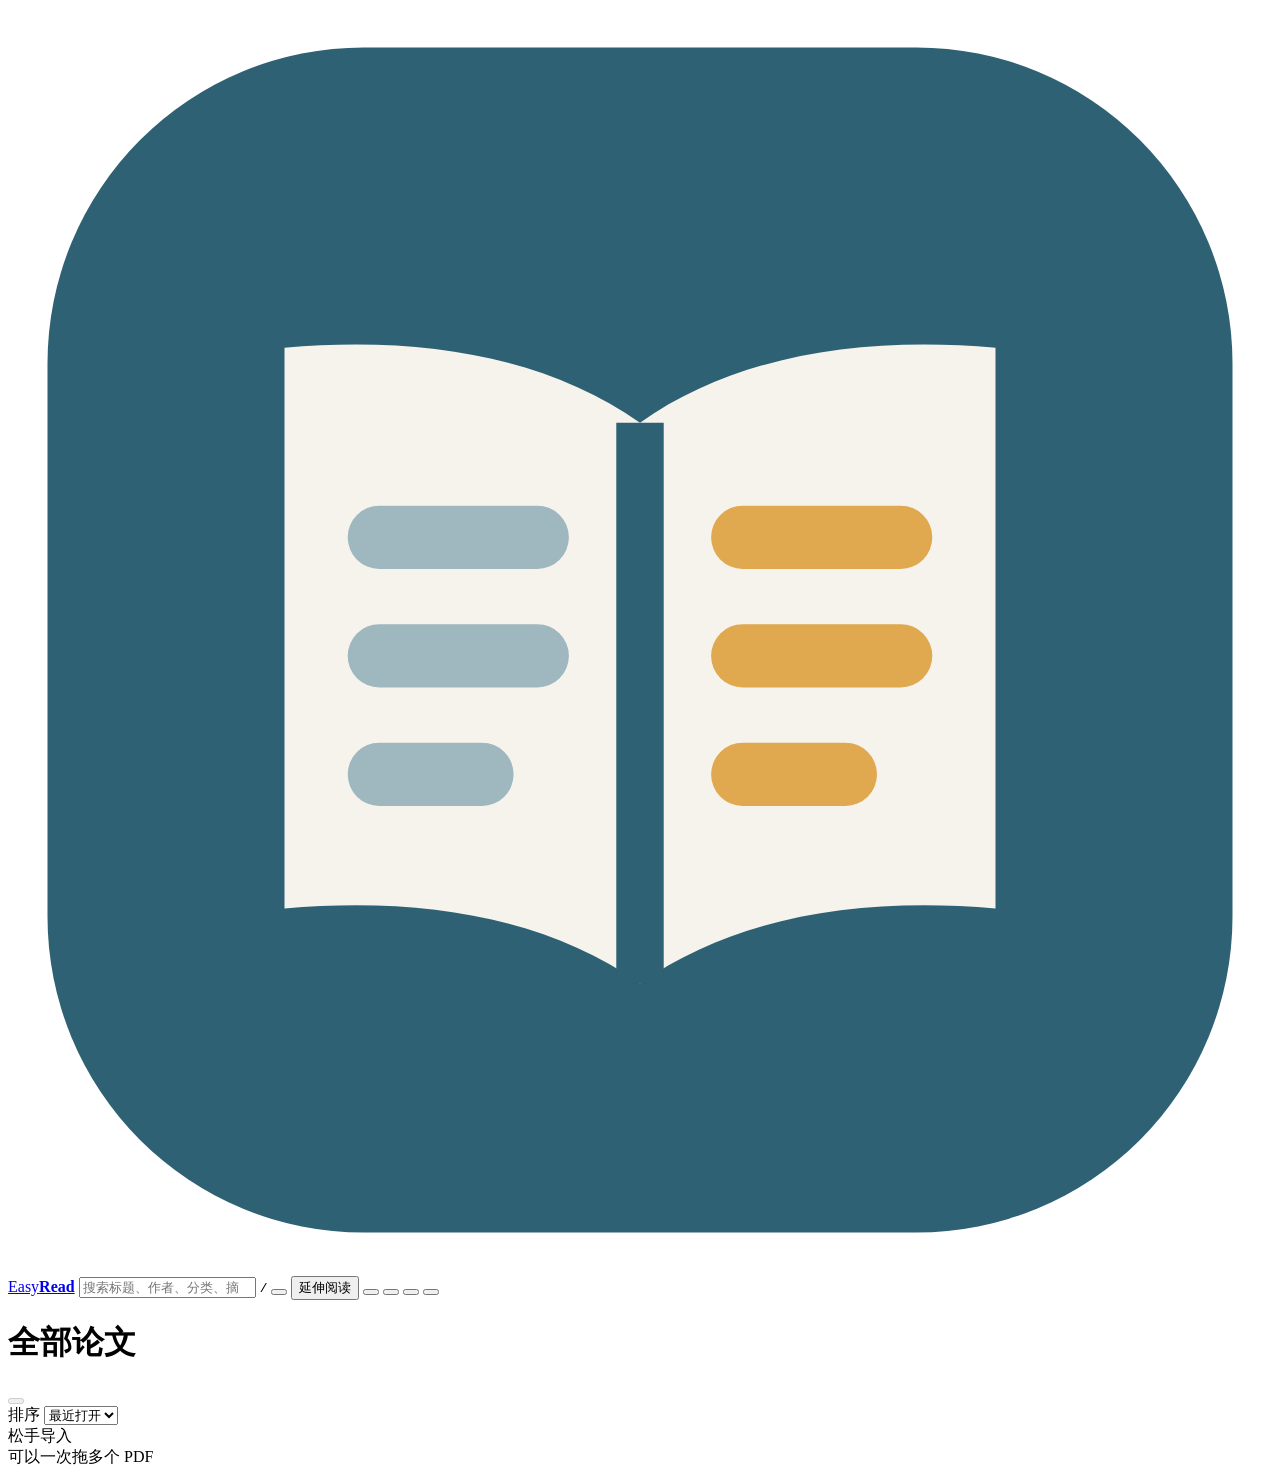
==== easyread/web/library.html @ f75d8df3 "feat: add related paper recommendations" ====
<!doctype html>
<html lang="zh-CN">
<head>
<meta charset="utf-8">
<meta name="viewport" content="width=device-width, initial-scale=1">
<title>EasyRead</title>
<link rel="icon" href="/web/favicon.svg">
<link rel="stylesheet" href="/web/css/base.css">
<link rel="stylesheet" href="/web/css/library.css">
<link rel="stylesheet" href="/web/css/cite-export.css">
<link rel="stylesheet" href="/web/css/batch.css">
<link rel="stylesheet" href="/web/css/settings.css">
<link rel="stylesheet" href="/web/css/page-cap.css">
<link rel="stylesheet" href="/web/css/settings-cloud.css">
<link rel="stylesheet" href="/web/css/usage.css">
<script>try{var p=JSON.parse((localStorage.getItem("easyread-prefs")||localStorage.getItem("coread-prefs"))||"{}");var d=p.theme==="dark"||(p.theme!=="light"&&matchMedia("(prefers-color-scheme: dark)").matches);document.documentElement.dataset.theme=d?"dark":"light"}catch(e){}</script>
</head>
<body>
<header class="topbar">
  <a class="brand" href="/"><svg class="mark" aria-hidden="true" viewBox="0 0 32 32"><rect x="1" y="1" width="30" height="30" rx="8" fill="#2d6173"/><path d="M16 10.5C13.6 8.8 10.4 8.3 7 8.6v14.2c3.4-.3 6.6.2 9 1.9 2.4-1.7 5.6-2.2 9-1.9V8.6c-3.4-.3-6.6.2-9 1.9z" fill="#f6f3ec"/><path d="M16 10.5v14.2" stroke="#2d6173" stroke-width="1.2"/><path d="M9.4 13.4h4M9.4 16.4h4M9.4 19.4h2.6" stroke="#9fb7bf" stroke-width="1.6" stroke-linecap="round"/><path d="M18.6 13.4h4M18.6 16.4h4M18.6 19.4h2.6" stroke="#e0a84f" stroke-width="1.6" stroke-linecap="round"/></svg><span>Easy<b>Read</b></span></a>
  <label class="search">
    <span class="si"></span>
    <input id="q" type="search" placeholder="搜索标题、作者、分类、摘要" autocomplete="off">
    <kbd>/</kbd>
  </label>
  <span class="grow"></span>
  <button class="engine-chip" id="engineChip"></button>
  <button class="btn line" id="recommendBtn" aria-haspopup="dialog" aria-controls="recommendDlg">延伸阅读</button>
  <button class="btn accent" id="importBtn"></button>
  <button class="btn icon lang-btn" id="langBtn"></button>
  <button class="btn icon help-btn" id="helpBtn"></button>
  <button class="btn icon" id="settingsBtn" title="设置"></button>
</header>

<div class="lib">
  <nav class="side" id="side"></nav>
  <main class="main">
    <div class="list-head">
      <h1 id="viewTitle">全部论文</h1>
      <span class="count" id="count"></span>
      <span class="grow"></span>
      <button class="btn sm line" id="pickBtn" disabled></button>
      <div class="batch-bar" id="batchBar"></div>
      <label class="sort">排序
        <select id="sort" class="input">
          <option value="opened">最近打开</option>
          <option value="added">最近添加</option>
          <option value="year">发表年份</option>
          <option value="title">标题</option>
        </select>
      </label>
    </div>
    <div id="list" class="list" role="listbox" tabindex="0"></div>
  </main>
  <aside class="detail" id="detail"></aside>
</div>

<div class="drop-overlay" id="dropOverlay"><div><div class="big">松手导入</div><div class="hint">可以一次拖多个 PDF</div></div></div>

<div class="dialog-backdrop" id="importDlg"><div class="dialog" role="dialog" aria-label="导入论文"></div></div>
<div class="dialog-backdrop" id="settingsDlg"><div class="dialog wide" role="dialog" aria-label="设置"></div></div>
<div class="dialog-backdrop" id="trashDlg"><div class="dialog wide" role="dialog" aria-label="回收站"></div></div>
<div class="dialog-backdrop" id="textDlg"><div class="dialog wide" role="dialog"></div></div>
<div class="dialog-backdrop" id="citeExportDlg"><div class="dialog wide" role="dialog" aria-modal="true" aria-labelledby="citeExportTitle"></div></div>
<div class="dialog-backdrop" id="recommendDlg"><div class="dialog wide recommendations" role="dialog" aria-modal="true" aria-labelledby="recommendTitle" tabindex="-1"></div></div>
<input type="file" id="fileInput" accept="application/pdf,.pdf" multiple hidden>
<div id="toast" role="status"></div>

<script src="/web/js/common/i18n.js"></script>
<script src="/web/js/common/util.js"></script>
<script src="/web/js/common/library-nav.js"></script>
<script src="/web/js/common/presence.js"></script>
<script src="/web/js/common/confirm.js"></script>
<script src="/web/js/common/features.js"></script>
<script src="/web/js/common/usage.js"></script>
<script src="/web/js/common/theme.js"></script>
<script src="/web/js/common/lang-toggle.js"></script>
<script src="/web/js/library/app.js"></script>
<script src="/web/js/library/recommendations.js"></script>
<script src="/web/js/common/cite.js"></script>
<script src="/web/js/common/cite-zotero.js"></script>
<script src="/web/js/common/page-cap.js"></script>
<script src="/web/js/library/cite-export.js"></script>
<script src="/web/js/library/batch.js"></script>
<script src="/web/js/library/sidebar.js"></script>
<script src="/web/js/library/detail.js"></script>
<script src="/web/js/library/import.js"></script>
<script src="/web/js/common/settings-models.js"></script>
<script src="/web/js/common/settings-api.js"></script>
<script src="/web/js/common/settings.js"></script>
<script src="/web/js/common/settings-tabs.js"></script>
<script src="/web/js/common/settings-chat.js"></script>
<script src="/web/js/library/settings-library.js"></script>
<script src="/web/js/library/migrate-dialog.js"></script>
<script src="/web/js/library/settings-cloud.js"></script>
<script src="/web/js/library/help.js"></script>
<script src="/web/js/library/update.js"></script>
<script src="/web/js/library/trash.js"></script>
</body>
</html>
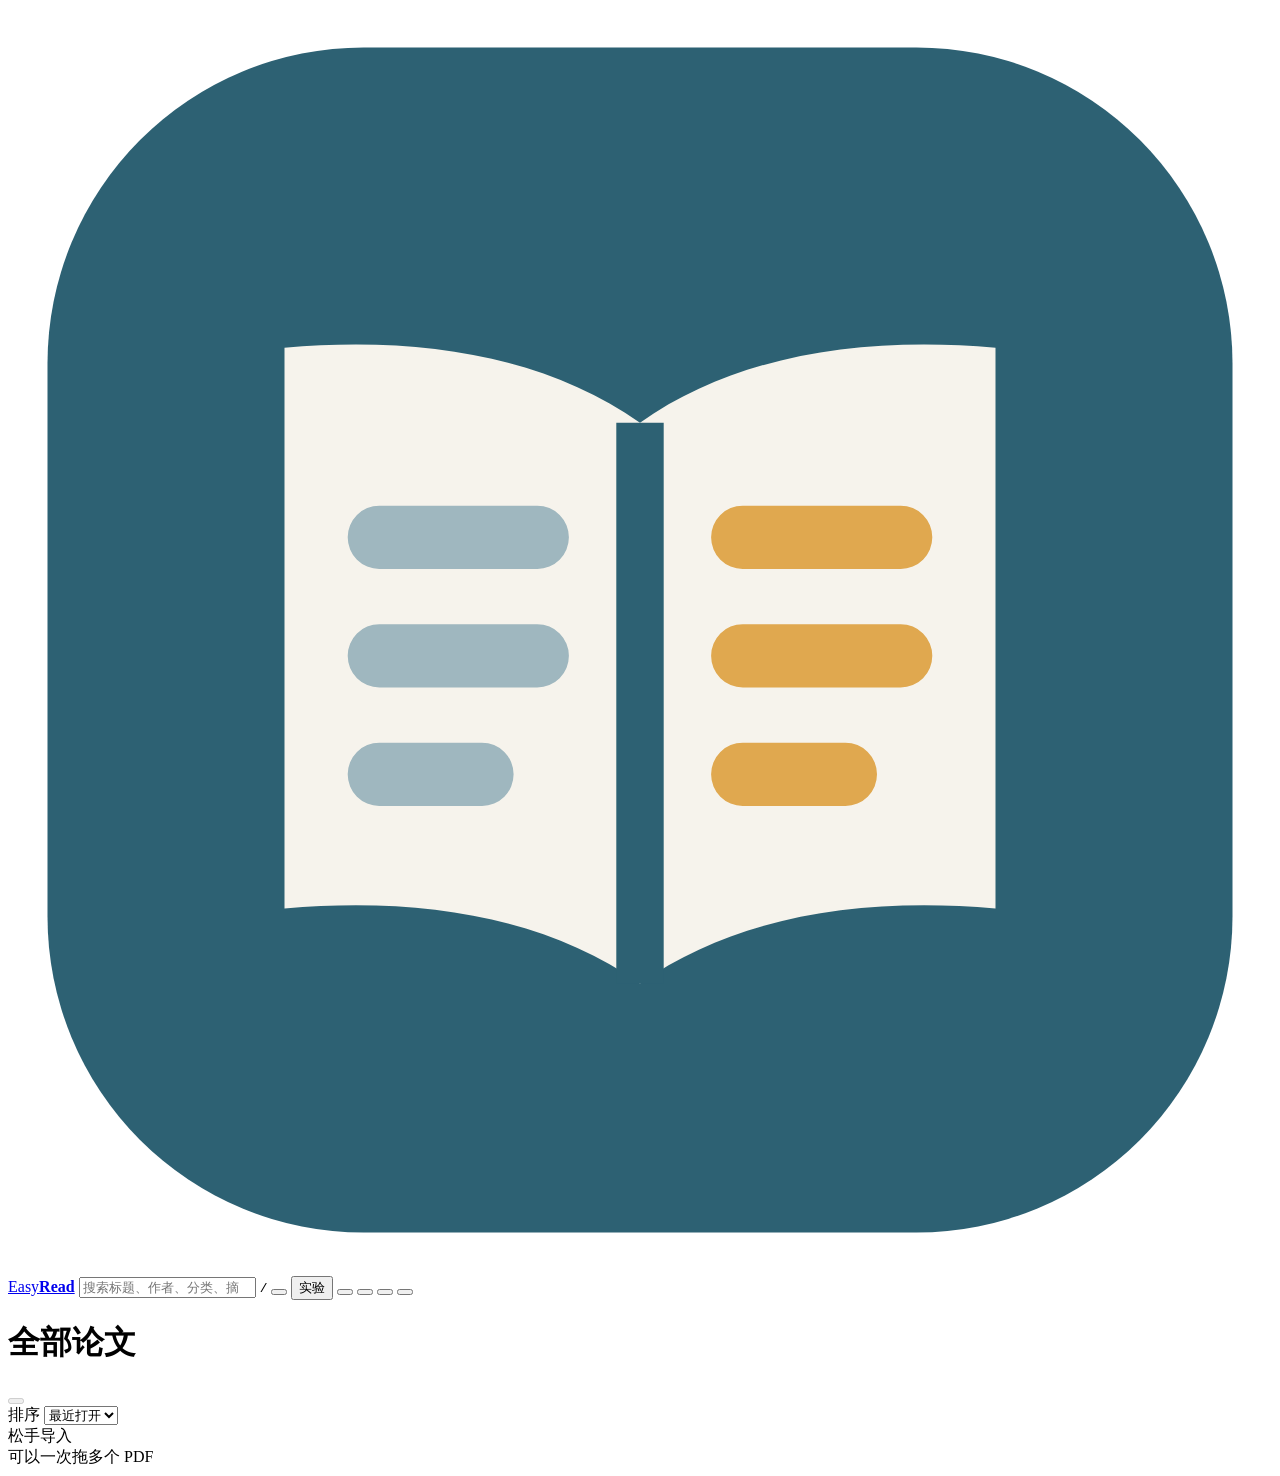
==== commit 3fb2594d: "feat: add Google Drive sync and lab runner" ====
--- a/easyread/web/library.html
+++ b/easyread/web/library.html
@@ -25,7 +25,7 @@
   </label>
   <span class="grow"></span>
   <button class="engine-chip" id="engineChip"></button>
-  <button class="btn line" id="recommendBtn" aria-haspopup="dialog" aria-controls="recommendDlg">延伸阅读</button>
+  <button class="btn sm line" id="experimentsBtn">实验</button>
   <button class="btn accent" id="importBtn"></button>
   <button class="btn icon lang-btn" id="langBtn"></button>
   <button class="btn icon help-btn" id="helpBtn"></button>
@@ -62,7 +62,7 @@
 <div class="dialog-backdrop" id="trashDlg"><div class="dialog wide" role="dialog" aria-label="回收站"></div></div>
 <div class="dialog-backdrop" id="textDlg"><div class="dialog wide" role="dialog"></div></div>
 <div class="dialog-backdrop" id="citeExportDlg"><div class="dialog wide" role="dialog" aria-modal="true" aria-labelledby="citeExportTitle"></div></div>
-<div class="dialog-backdrop" id="recommendDlg"><div class="dialog wide recommendations" role="dialog" aria-modal="true" aria-labelledby="recommendTitle" tabindex="-1"></div></div>
+<div class="dialog-backdrop" id="experimentsDlg"><div class="dialog wide" role="dialog" aria-label="远程实验"></div></div>
 <input type="file" id="fileInput" accept="application/pdf,.pdf" multiple hidden>
 <div id="toast" role="status"></div>
 
@@ -76,7 +76,6 @@
 <script src="/web/js/common/theme.js"></script>
 <script src="/web/js/common/lang-toggle.js"></script>
 <script src="/web/js/library/app.js"></script>
-<script src="/web/js/library/recommendations.js"></script>
 <script src="/web/js/common/cite.js"></script>
 <script src="/web/js/common/cite-zotero.js"></script>
 <script src="/web/js/common/page-cap.js"></script>
@@ -93,6 +92,7 @@
 <script src="/web/js/library/settings-library.js"></script>
 <script src="/web/js/library/migrate-dialog.js"></script>
 <script src="/web/js/library/settings-cloud.js"></script>
+<script src="/web/js/library/experiments-ui.js"></script>
 <script src="/web/js/library/help.js"></script>
 <script src="/web/js/library/update.js"></script>
 <script src="/web/js/library/trash.js"></script>
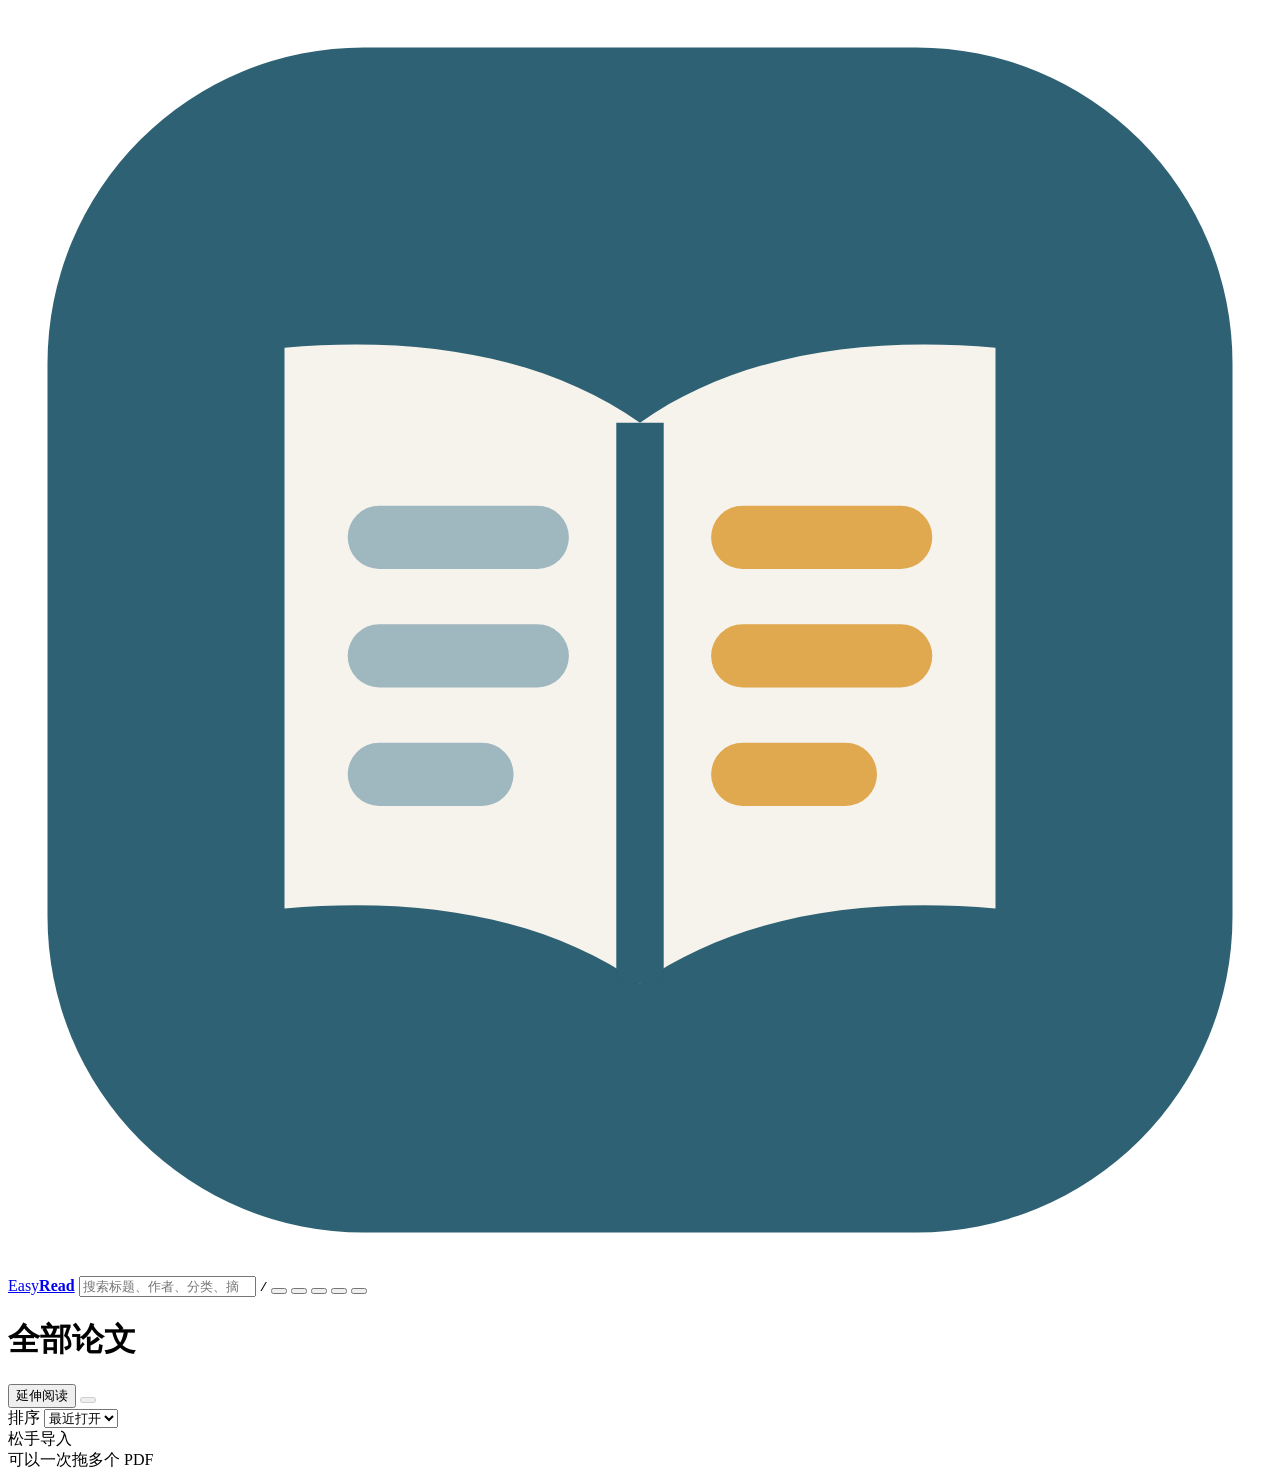
==== commit 10addac7: "feat: recommend related papers from recent reading" ====
--- a/easyread/web/library.html
+++ b/easyread/web/library.html
@@ -9,8 +9,12 @@
 <link rel="stylesheet" href="/web/css/library.css">
 <link rel="stylesheet" href="/web/css/cite-export.css">
 <link rel="stylesheet" href="/web/css/batch.css">
+<link rel="stylesheet" href="/web/css/categories.css">
+<link rel="stylesheet" href="/web/css/bulk-import.css">
 <link rel="stylesheet" href="/web/css/settings.css">
 <link rel="stylesheet" href="/web/css/page-cap.css">
+<link rel="stylesheet" href="/web/css/pick-pages.css">
+<link rel="stylesheet" href="/web/css/recommendations.css">
 <link rel="stylesheet" href="/web/css/settings-cloud.css">
 <link rel="stylesheet" href="/web/css/usage.css">
 <script>try{var p=JSON.parse((localStorage.getItem("easyread-prefs")||localStorage.getItem("coread-prefs"))||"{}");var d=p.theme==="dark"||(p.theme!=="light"&&matchMedia("(prefers-color-scheme: dark)").matches);document.documentElement.dataset.theme=d?"dark":"light"}catch(e){}</script>
@@ -25,7 +29,6 @@
   </label>
   <span class="grow"></span>
   <button class="engine-chip" id="engineChip"></button>
-  <button class="btn sm line" id="experimentsBtn">实验</button>
   <button class="btn accent" id="importBtn"></button>
   <button class="btn icon lang-btn" id="langBtn"></button>
   <button class="btn icon help-btn" id="helpBtn"></button>
@@ -39,6 +42,8 @@
       <h1 id="viewTitle">全部论文</h1>
       <span class="count" id="count"></span>
       <span class="grow"></span>
+      <button class="btn sm line" id="recommendBtn">延伸阅读</button>
+      <button class="btn sm line danger" id="stopAllBtn" hidden></button>
       <button class="btn sm line" id="pickBtn" disabled></button>
       <div class="batch-bar" id="batchBar"></div>
       <label class="sort">排序
@@ -58,11 +63,12 @@
 <div class="drop-overlay" id="dropOverlay"><div><div class="big">松手导入</div><div class="hint">可以一次拖多个 PDF</div></div></div>
 
 <div class="dialog-backdrop" id="importDlg"><div class="dialog" role="dialog" aria-label="导入论文"></div></div>
+<div class="dialog-backdrop" id="bulkDlg"><div class="dialog" role="dialog" aria-label="成批导入"></div></div>
 <div class="dialog-backdrop" id="settingsDlg"><div class="dialog wide" role="dialog" aria-label="设置"></div></div>
 <div class="dialog-backdrop" id="trashDlg"><div class="dialog wide" role="dialog" aria-label="回收站"></div></div>
 <div class="dialog-backdrop" id="textDlg"><div class="dialog wide" role="dialog"></div></div>
 <div class="dialog-backdrop" id="citeExportDlg"><div class="dialog wide" role="dialog" aria-modal="true" aria-labelledby="citeExportTitle"></div></div>
-<div class="dialog-backdrop" id="experimentsDlg"><div class="dialog wide" role="dialog" aria-label="远程实验"></div></div>
+<div class="dialog-backdrop" id="recommendDlg"><div class="dialog wide recommend-dialog" role="dialog" aria-modal="true" aria-labelledby="recommendTitle"></div></div>
 <input type="file" id="fileInput" accept="application/pdf,.pdf" multiple hidden>
 <div id="toast" role="status"></div>
 
@@ -80,19 +86,27 @@
 <script src="/web/js/common/cite-zotero.js"></script>
 <script src="/web/js/common/page-cap.js"></script>
 <script src="/web/js/library/cite-export.js"></script>
+<script src="/web/js/library/recommendations.js"></script>
 <script src="/web/js/library/batch.js"></script>
+<script src="/web/js/library/stop-jobs.js"></script>
+<script src="/web/js/library/cat-tree.js"></script>
+<script src="/web/js/library/categories.js"></script>
+<script src="/web/js/library/sidebar-tree.js"></script>
 <script src="/web/js/library/sidebar.js"></script>
 <script src="/web/js/library/detail.js"></script>
+<script src="/web/js/library/pick-pages.js"></script>
 <script src="/web/js/library/import.js"></script>
+<script src="/web/js/common/pick-folder.js"></script>
+<script src="/web/js/library/bulk-import.js"></script>
 <script src="/web/js/common/settings-models.js"></script>
 <script src="/web/js/common/settings-api.js"></script>
+<script src="/web/js/common/settings-custom-apis.js"></script>
 <script src="/web/js/common/settings.js"></script>
 <script src="/web/js/common/settings-tabs.js"></script>
 <script src="/web/js/common/settings-chat.js"></script>
 <script src="/web/js/library/settings-library.js"></script>
 <script src="/web/js/library/migrate-dialog.js"></script>
 <script src="/web/js/library/settings-cloud.js"></script>
-<script src="/web/js/library/experiments-ui.js"></script>
 <script src="/web/js/library/help.js"></script>
 <script src="/web/js/library/update.js"></script>
 <script src="/web/js/library/trash.js"></script>
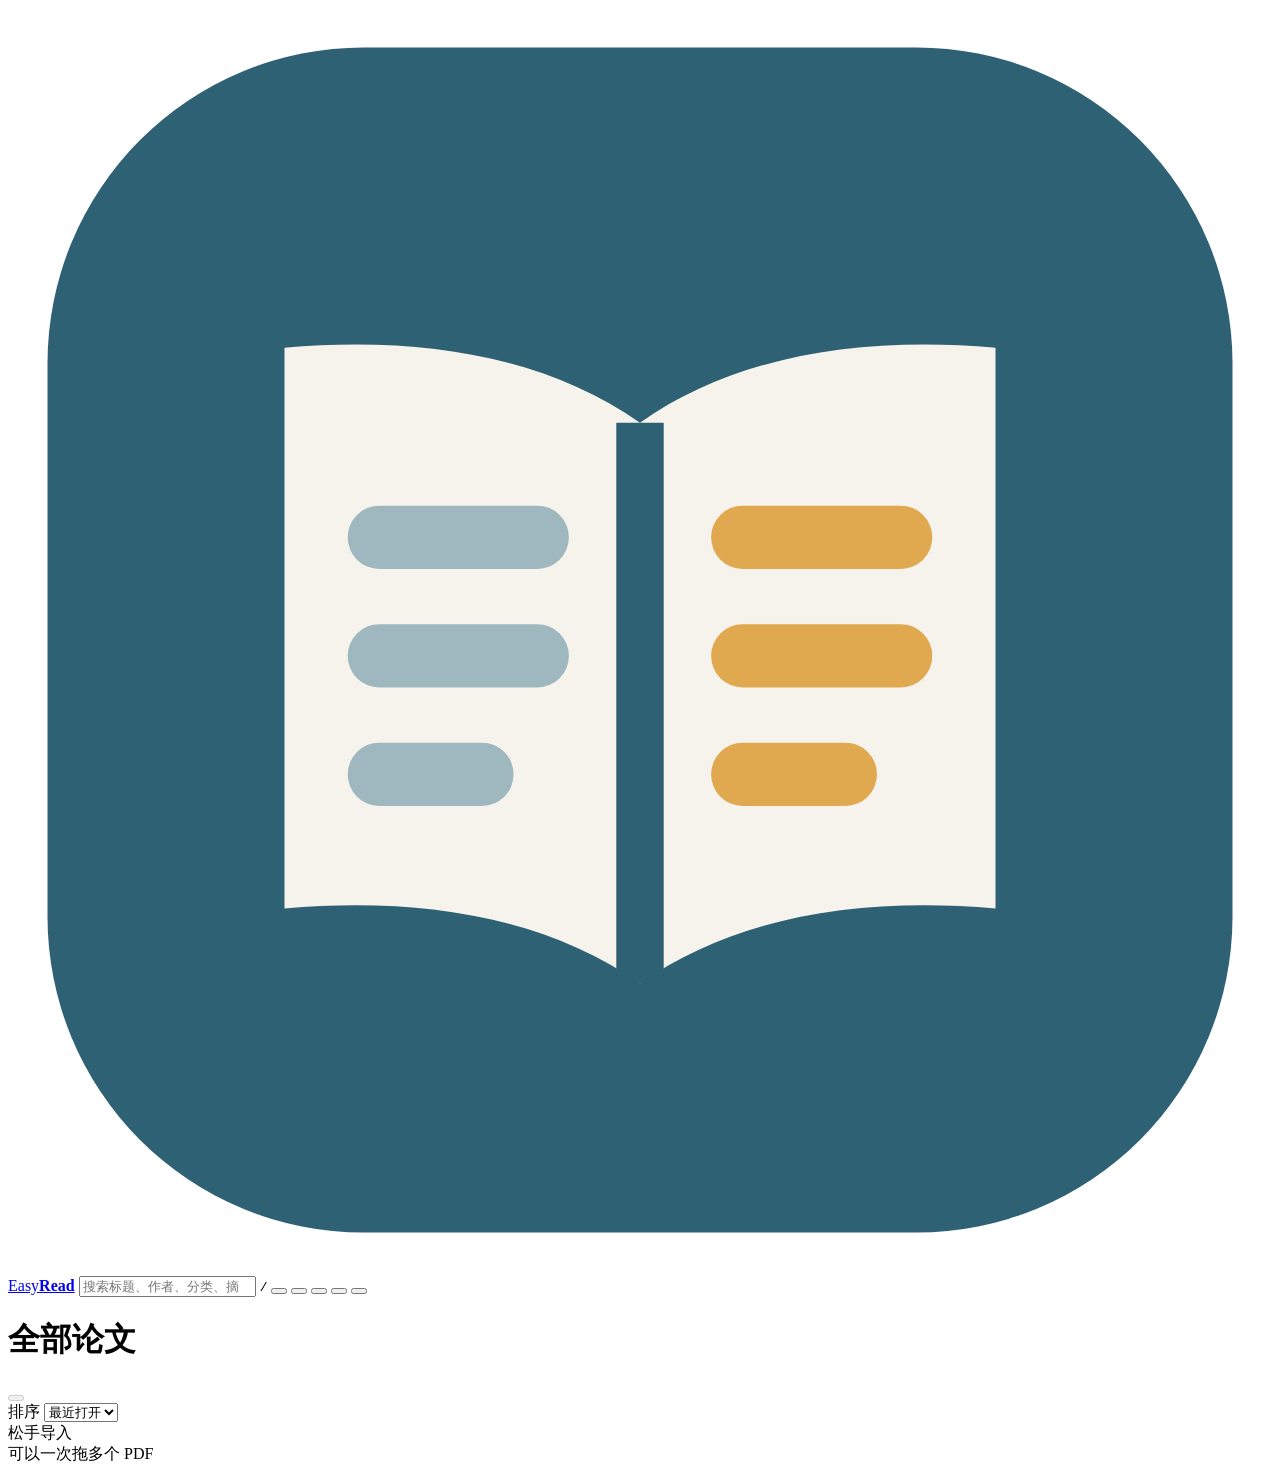
==== commit d6767e0b: "feat: add installable offline reading PWA" ====
--- a/easyread/web/library.html
+++ b/easyread/web/library.html
@@ -5,6 +5,8 @@
 <meta name="viewport" content="width=device-width, initial-scale=1">
 <title>EasyRead</title>
 <link rel="icon" href="/web/favicon.svg">
+<link rel="manifest" href="/web/manifest.webmanifest">
+<link rel="stylesheet" href="/web/css/pwa.css">
 <link rel="stylesheet" href="/web/css/base.css">
 <link rel="stylesheet" href="/web/css/library.css">
 <link rel="stylesheet" href="/web/css/cite-export.css">
@@ -14,7 +16,6 @@
 <link rel="stylesheet" href="/web/css/settings.css">
 <link rel="stylesheet" href="/web/css/page-cap.css">
 <link rel="stylesheet" href="/web/css/pick-pages.css">
-<link rel="stylesheet" href="/web/css/recommendations.css">
 <link rel="stylesheet" href="/web/css/settings-cloud.css">
 <link rel="stylesheet" href="/web/css/usage.css">
 <script>try{var p=JSON.parse((localStorage.getItem("easyread-prefs")||localStorage.getItem("coread-prefs"))||"{}");var d=p.theme==="dark"||(p.theme!=="light"&&matchMedia("(prefers-color-scheme: dark)").matches);document.documentElement.dataset.theme=d?"dark":"light"}catch(e){}</script>
@@ -29,6 +30,7 @@
   </label>
   <span class="grow"></span>
   <button class="engine-chip" id="engineChip"></button>
+  <button class="btn sm" data-pwa-install hidden>安裝 EasyRead</button>
   <button class="btn accent" id="importBtn"></button>
   <button class="btn icon lang-btn" id="langBtn"></button>
   <button class="btn icon help-btn" id="helpBtn"></button>
@@ -42,7 +44,6 @@
       <h1 id="viewTitle">全部论文</h1>
       <span class="count" id="count"></span>
       <span class="grow"></span>
-      <button class="btn sm line" id="recommendBtn">延伸阅读</button>
       <button class="btn sm line danger" id="stopAllBtn" hidden></button>
       <button class="btn sm line" id="pickBtn" disabled></button>
       <div class="batch-bar" id="batchBar"></div>
@@ -68,7 +69,6 @@
 <div class="dialog-backdrop" id="trashDlg"><div class="dialog wide" role="dialog" aria-label="回收站"></div></div>
 <div class="dialog-backdrop" id="textDlg"><div class="dialog wide" role="dialog"></div></div>
 <div class="dialog-backdrop" id="citeExportDlg"><div class="dialog wide" role="dialog" aria-modal="true" aria-labelledby="citeExportTitle"></div></div>
-<div class="dialog-backdrop" id="recommendDlg"><div class="dialog wide recommend-dialog" role="dialog" aria-modal="true" aria-labelledby="recommendTitle"></div></div>
 <input type="file" id="fileInput" accept="application/pdf,.pdf" multiple hidden>
 <div id="toast" role="status"></div>
 
@@ -86,7 +86,6 @@
 <script src="/web/js/common/cite-zotero.js"></script>
 <script src="/web/js/common/page-cap.js"></script>
 <script src="/web/js/library/cite-export.js"></script>
-<script src="/web/js/library/recommendations.js"></script>
 <script src="/web/js/library/batch.js"></script>
 <script src="/web/js/library/stop-jobs.js"></script>
 <script src="/web/js/library/cat-tree.js"></script>
@@ -110,5 +109,6 @@
 <script src="/web/js/library/help.js"></script>
 <script src="/web/js/library/update.js"></script>
 <script src="/web/js/library/trash.js"></script>
+<script src="/web/js/common/pwa.js"></script>
 </body>
 </html>
